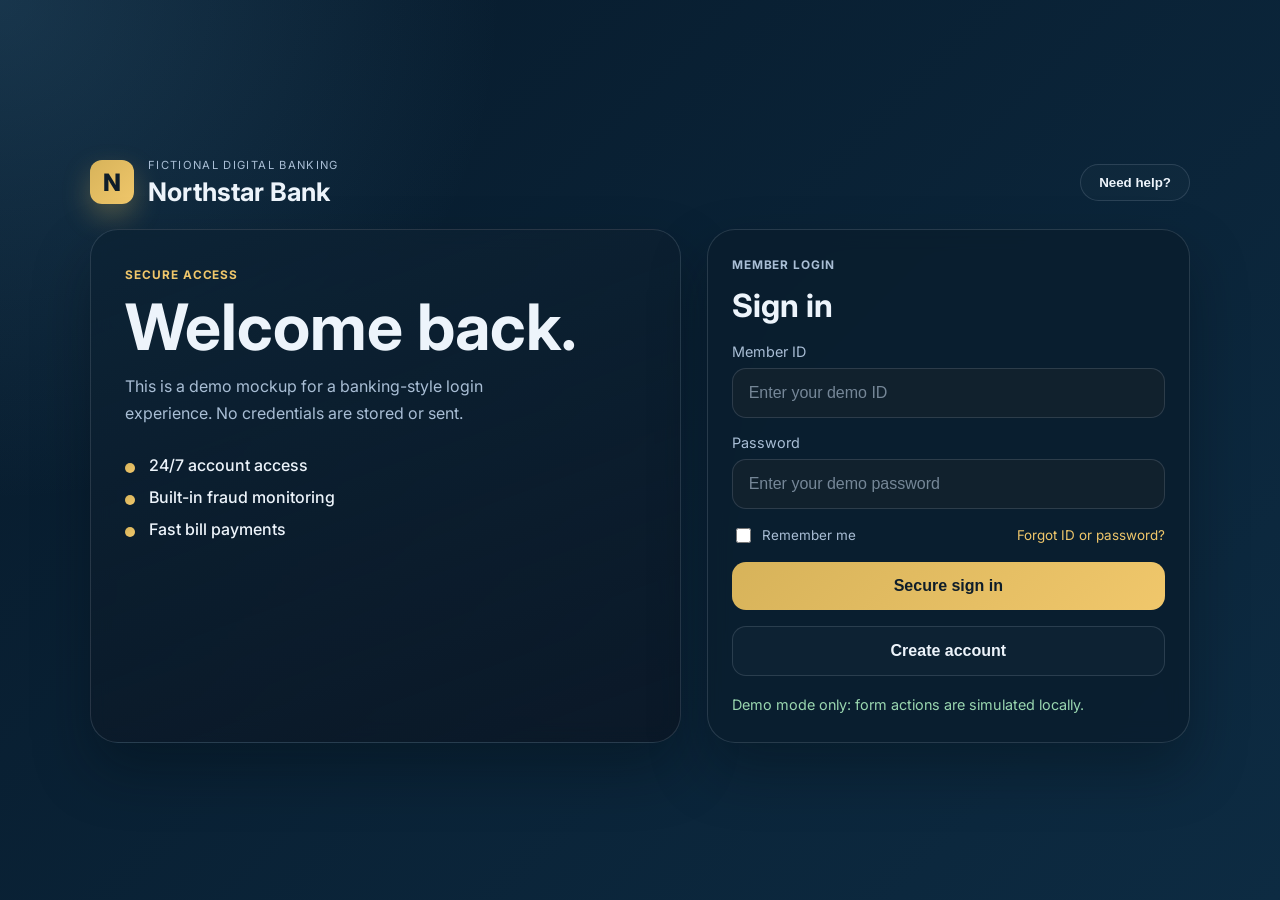
==== index.html @ 4c449d53 "Add a fictional banking-style login demo page with local-only validation and no credential storage o" ====
<!DOCTYPE html>
<html lang="en">
  <head>
    <meta charset="UTF-8" />
    <meta name="viewport" content="width=device-width, initial-scale=1.0" />
    <title>Northstar Bank Demo</title>
    <link rel="preconnect" href="https://fonts.googleapis.com" />
    <link rel="preconnect" href="https://fonts.gstatic.com" crossorigin />
    <link href="https://fonts.googleapis.com/css2?family=Inter:wght@400;500;600;700;800&display=swap" rel="stylesheet" />
    <link rel="stylesheet" href="styles.css" />
  </head>
  <body>
    <div class="page-shell">
      <header class="topbar">
        <div class="brand-wrap">
          <div class="brand-mark">N</div>
          <div>
            <p class="eyebrow">Fictional Digital Banking</p>
            <h1>Northstar Bank</h1>
          </div>
        </div>
        <button class="ghost-button" type="button">Need help?</button>
      </header>

      <main class="card-grid">
        <section class="hero-panel">
          <p class="label">Secure access</p>
          <h2>Welcome back.</h2>
          <p class="hero-copy">
            This is a demo mockup for a banking-style login experience. No credentials are stored or sent.
          </p>

          <ul class="feature-list">
            <li>24/7 account access</li>
            <li>Built-in fraud monitoring</li>
            <li>Fast bill payments</li>
          </ul>
        </section>

        <section class="login-panel" aria-labelledby="login-title">
          <div class="panel-header">
            <p class="label alt">Member login</p>
            <h3 id="login-title">Sign in</h3>
          </div>

          <form id="loginForm" novalidate>
            <label class="field">
              <span>Member ID</span>
              <input id="memberId" name="memberId" type="text" placeholder="Enter your demo ID" autocomplete="off" />
            </label>

            <label class="field">
              <span>Password</span>
              <input id="password" name="password" type="password" placeholder="Enter your demo password" autocomplete="off" />
            </label>

            <div class="helper-row">
              <label class="remember-me">
                <input type="checkbox" />
                <span>Remember me</span>
              </label>
              <a href="#" aria-label="Recover account access">Forgot ID or password?</a>
            </div>

            <button class="primary-button" type="submit">Secure sign in</button>
            <button class="secondary-button" type="button">Create account</button>
          </form>

          <p id="statusMessage" class="status" aria-live="polite">
            Demo mode only: form actions are simulated locally.
          </p>
        </section>
      </main>
    </div>

    <script src="script.js"></script>
  </body>
</html>
---- styles.css ----
:root {
  --bg-deep: #071a2b;
  --bg-mid: #0d2b42;
  --panel: rgba(11, 32, 50, 0.78);
  --panel-soft: rgba(17, 40, 62, 0.96);
  --line: rgba(170, 186, 203, 0.18);
  --text: #edf4fb;
  --muted: #a9bed5;
  --accent: #d7b35a;
  --accent-strong: #f0c76b;
  --success: #9ad7b0;
  --shadow: rgba(4, 11, 19, 0.34);
}

* {
  box-sizing: border-box;
}

html, body {
  margin: 0;
  min-height: 100%;
  font-family: "Inter", sans-serif;
  background:
    radial-gradient(circle at top left, rgba(78, 141, 180, 0.24), transparent 32%),
    linear-gradient(135deg, var(--bg-deep) 0%, var(--bg-mid) 100%);
  color: var(--text);
}

body {
  min-height: 100vh;
  display: flex;
  align-items: center;
  justify-content: center;
  padding: 32px 20px;
}

.page-shell {
  width: min(1100px, 100%);
}

.topbar {
  display: flex;
  align-items: center;
  justify-content: space-between;
  margin-bottom: 22px;
}

.brand-wrap {
  display: flex;
  align-items: center;
  gap: 14px;
}

.brand-mark {
  width: 44px;
  height: 44px;
  display: grid;
  place-items: center;
  border-radius: 12px;
  background: linear-gradient(135deg, var(--accent) 0%, var(--accent-strong) 100%);
  color: #0e1d2a;
  font-weight: 800;
  font-size: 1.5rem;
  box-shadow: 0 12px 28px rgba(215, 179, 90, 0.32);
}

.eyebrow {
  margin: 0;
  font-size: 0.7rem;
  letter-spacing: 0.12em;
  text-transform: uppercase;
  color: var(--muted);
}

h1 {
  margin: 4px 0 0;
  font-size: clamp(1.5rem, 2vw, 2.1rem);
}

.ghost-button {
  border: 1px solid var(--line);
  background: rgba(255, 255, 255, 0.02);
  color: var(--text);
  border-radius: 999px;
  padding: 10px 18px;
  font-weight: 600;
  cursor: pointer;
}

.card-grid {
  display: grid;
  grid-template-columns: 1.1fr 0.9fr;
  gap: 26px;
}

.hero-panel,
.login-panel {
  border: 1px solid var(--line);
  background: rgba(9, 25, 39, 0.72);
  backdrop-filter: blur(10px);
  box-shadow: 0 28px 55px var(--shadow);
}

.hero-panel {
  padding: 38px 34px;
  border-radius: 28px;
  background: linear-gradient(160deg, rgba(12, 35, 53, 0.93), rgba(11, 20, 33, 0.7));
}

.label {
  margin: 0 0 14px;
  letter-spacing: 0.08em;
  text-transform: uppercase;
  font-size: 0.74rem;
  color: var(--accent-strong);
  font-weight: 700;
}

.label.alt {
  color: var(--muted);
}

.hero-panel h2 {
  margin: 0 0 16px;
  font-size: clamp(2.5rem, 5vw, 4rem);
  line-height: 0.96;
}

.hero-copy {
  margin: 0;
  max-width: 42ch;
  color: var(--muted);
  line-height: 1.7;
}

.feature-list {
  list-style: none;
  padding: 0;
  margin: 28px 0 0;
  display: grid;
  gap: 12px;
}

.feature-list li {
  padding-left: 24px;
  position: relative;
  color: var(--text);
  font-weight: 500;
}

.feature-list li::before {
  content: "";
  position: absolute;
  left: 0;
  top: 8px;
  width: 10px;
  height: 10px;
  border-radius: 50%;
  background: linear-gradient(135deg, var(--accent) 0%, var(--accent-strong) 100%);
}

.login-panel {
  border-radius: 28px;
  padding: 28px 24px 24px;
  background: rgba(10, 30, 46, 0.86);
}

.panel-header {
  margin-bottom: 18px;
}

.panel-header h3 {
  margin: 0;
  font-size: 2rem;
}

form {
  display: grid;
  gap: 16px;
}

.field {
  display: grid;
  gap: 8px;
}

.field span {
  font-size: 0.9rem;
  color: var(--muted);
}

input {
  width: 100%;
  border: 1px solid var(--line);
  border-radius: 14px;
  background: rgba(20, 34, 47, 0.8);
  color: var(--text);
  font-size: 1rem;
  padding: 15px 16px;
  outline: none;
  transition: border-color 0.2s ease, box-shadow 0.2s ease;
}

input::placeholder {
  color: rgba(196, 216, 236, 0.56);
}

input:focus {
  border-color: rgba(240, 199, 107, 0.9);
  box-shadow: 0 0 0 4px rgba(240, 199, 107, 0.08);
}

.helper-row {
  display: flex;
  justify-content: space-between;
  align-items: center;
  gap: 12px;
  font-size: 0.84rem;
  color: var(--muted);
}

.remember-me {
  display: inline-flex;
  align-items: center;
  gap: 8px;
}

.remember-me input {
  width: 15px;
  height: 15px;
  accent-color: var(--accent);
}

.helper-row a {
  color: var(--accent-strong);
  text-decoration: none;
}

.primary-button,
.secondary-button {
  width: 100%;
  border: none;
  border-radius: 14px;
  padding: 15px 20px;
  font-weight: 700;
  font-size: 1rem;
  cursor: pointer;
  transition: transform 0.15s ease, opacity 0.15s ease;
}

.primary-button {
  background: linear-gradient(135deg, var(--accent) 0%, var(--accent-strong) 100%);
  color: #0e1d2a;
}

.secondary-button {
  background: rgba(255, 255, 255, 0.02);
  border: 1px solid var(--line);
  color: var(--text);
}

.primary-button:hover,
.secondary-button:hover,
.ghost-button:hover {
  transform: translateY(-1px);
}

.status {
  margin: 18px 0 0;
  min-height: 24px;
  color: var(--success);
  font-size: 0.9rem;
  line-height: 1.5;
}

@media (max-width: 720px) {
  .card-grid {
    grid-template-columns: 1fr;
  }

  .topbar {
    flex-direction: column;
    align-items: flex-start;
    gap: 12px;
  }
}
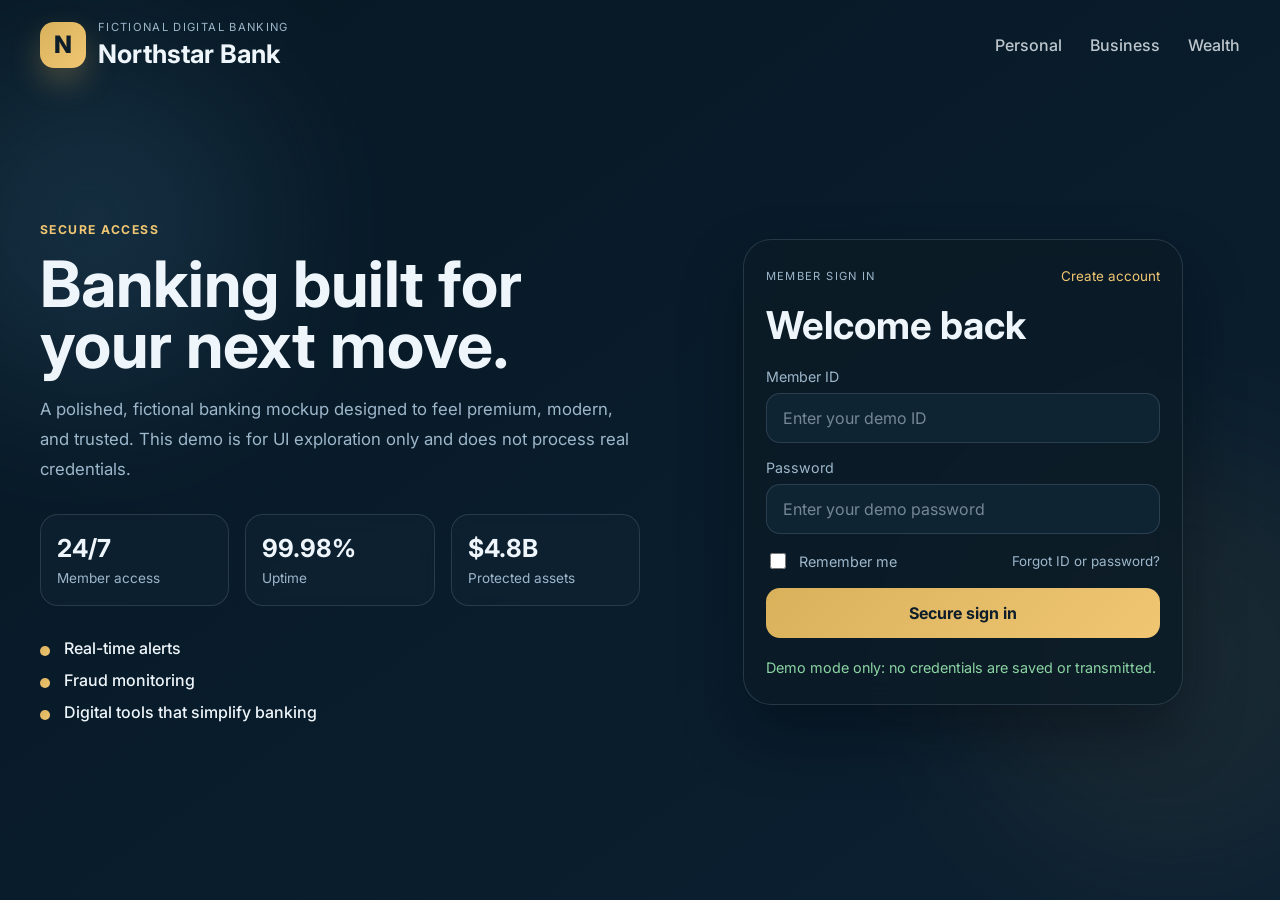
==== commit d1875334: "Upgrade the project into a polished multi-page fictional banking demo with login, signup, and dashbo" ====
--- a/index.html
+++ b/index.html
@@ -3,76 +3,118 @@
   <head>
     <meta charset="UTF-8" />
     <meta name="viewport" content="width=device-width, initial-scale=1.0" />
-    <title>Northstar Bank Demo</title>
+    <title>Northstar Bank | Secure Sign In</title>
+    <meta
+      name="description"
+      content="Northstar Bank demo login experience with a premium digital banking aesthetic."
+    />
     <link rel="preconnect" href="https://fonts.googleapis.com" />
     <link rel="preconnect" href="https://fonts.gstatic.com" crossorigin />
-    <link href="https://fonts.googleapis.com/css2?family=Inter:wght@400;500;600;700;800&display=swap" rel="stylesheet" />
+    <link
+      href="https://fonts.googleapis.com/css2?family=Inter:wght@400;500;600;700;800&display=swap"
+      rel="stylesheet"
+    />
     <link rel="stylesheet" href="styles.css" />
   </head>
-  <body>
-    <div class="page-shell">
-      <header class="topbar">
-        <div class="brand-wrap">
-          <div class="brand-mark">N</div>
-          <div>
-            <p class="eyebrow">Fictional Digital Banking</p>
-            <h1>Northstar Bank</h1>
+  <body class="auth-body">
+    <div class="ambient ambient-one"></div>
+    <div class="ambient ambient-two"></div>
+
+    <header class="top-nav container">
+      <div class="brand-group">
+        <div class="brand-mark">N</div>
+        <div>
+          <p class="mini-label">Fictional digital banking</p>
+          <h1>Northstar Bank</h1>
+        </div>
+      </div>
+      <nav class="nav-links" aria-label="Main navigation">
+        <a href="#">Personal</a>
+        <a href="#">Business</a>
+        <a href="#">Wealth</a>
+      </nav>
+    </header>
+
+    <main class="auth-shell container">
+      <section class="hero-copy">
+        <p class="eyebrow">Secure access</p>
+        <h2>Banking built for your next move.</h2>
+        <p class="lede">
+          A polished, fictional banking mockup designed to feel premium, modern, and trusted.
+          This demo is for UI exploration only and does not process real credentials.
+        </p>
+
+        <div class="hero-metrics" aria-label="Banking features">
+          <div class="metric-box">
+            <strong>24/7</strong>
+            <span>Member access</span>
+          </div>
+          <div class="metric-box">
+            <strong>99.98%</strong>
+            <span>Uptime</span>
+          </div>
+          <div class="metric-box">
+            <strong>$4.8B</strong>
+            <span>Protected assets</span>
           </div>
         </div>
-        <button class="ghost-button" type="button">Need help?</button>
-      </header>
 
-      <main class="card-grid">
-        <section class="hero-panel">
-          <p class="label">Secure access</p>
-          <h2>Welcome back.</h2>
-          <p class="hero-copy">
-            This is a demo mockup for a banking-style login experience. No credentials are stored or sent.
-          </p>
+        <ul class="benefits-list">
+          <li>Real-time alerts</li>
+          <li>Fraud monitoring</li>
+          <li>Digital tools that simplify banking</li>
+        </ul>
+      </section>
 
-          <ul class="feature-list">
-            <li>24/7 account access</li>
-            <li>Built-in fraud monitoring</li>
-            <li>Fast bill payments</li>
-          </ul>
-        </section>
+      <section class="auth-card" aria-labelledby="login-heading">
+        <div class="card-topline">
+          <p class="mini-label alt">Member sign in</p>
+          <a href="signup.html" class="text-link">Create account</a>
+        </div>
 
-        <section class="login-panel" aria-labelledby="login-title">
-          <div class="panel-header">
-            <p class="label alt">Member login</p>
-            <h3 id="login-title">Sign in</h3>
+        <h3 id="login-heading">Welcome back</h3>
+
+        <form id="loginForm" novalidate>
+          <label class="field">
+            <span>Member ID</span>
+            <input
+              id="memberId"
+              name="memberId"
+              type="text"
+              placeholder="Enter your demo ID"
+              autocomplete="off"
+            />
+          </label>
+
+          <label class="field">
+            <span>Password</span>
+            <input
+              id="password"
+              name="password"
+              type="password"
+              placeholder="Enter your demo password"
+              autocomplete="off"
+            />
+          </label>
+
+          <div class="form-row">
+            <label class="remember-me">
+              <input type="checkbox" />
+              <span>Remember me</span>
+            </label>
+            <a href="#" class="text-link muted">Forgot ID or password?</a>
           </div>
 
-          <form id="loginForm" novalidate>
-            <label class="field">
-              <span>Member ID</span>
-              <input id="memberId" name="memberId" type="text" placeholder="Enter your demo ID" autocomplete="off" />
-            </label>
+          <button type="submit" class="primary-btn">Secure sign in</button>
+        </form>
 
-            <label class="field">
-              <span>Password</span>
-              <input id="password" name="password" type="password" placeholder="Enter your demo password" autocomplete="off" />
-            </label>
-
-            <div class="helper-row">
-              <label class="remember-me">
-                <input type="checkbox" />
-                <span>Remember me</span>
-              </label>
-              <a href="#" aria-label="Recover account access">Forgot ID or password?</a>
-            </div>
-
-            <button class="primary-button" type="submit">Secure sign in</button>
-            <button class="secondary-button" type="button">Create account</button>
-          </form>
-
-          <p id="statusMessage" class="status" aria-live="polite">
-            Demo mode only: form actions are simulated locally.
-          </p>
-        </section>
-      </main>
-    </div>
+        <p id="statusMessage" class="status-message" aria-live="polite">
+          Demo mode only: no credentials are saved or transmitted.
+        </p>
+      </section>
+    </main>
 
     <script src="script.js"></script>
   </body>
 </html>
+
--- a/styles.css
+++ b/styles.css
@@ -1,177 +1,293 @@
 :root {
-  --bg-deep: #071a2b;
-  --bg-mid: #0d2b42;
-  --panel: rgba(11, 32, 50, 0.78);
-  --panel-soft: rgba(17, 40, 62, 0.96);
-  --line: rgba(170, 186, 203, 0.18);
-  --text: #edf4fb;
-  --muted: #a9bed5;
-  --accent: #d7b35a;
-  --accent-strong: #f0c76b;
-  --success: #9ad7b0;
-  --shadow: rgba(4, 11, 19, 0.34);
+  --bg-deep: #071824;
+  --bg-mid: #0b2032;
+  --bg-soft: #112b3d;
+  --panel: rgba(10, 25, 38, 0.8);
+  --panel-strong: rgba(15, 36, 52, 0.96);
+  --panel-alt: rgba(18, 40, 58, 0.94);
+  --line: rgba(165, 186, 206, 0.18);
+  --text: #eff6fb;
+  --muted: #9db7cb;
+  --accent: #d9b15b;
+  --accent-strong: #f0c673;
+  --success: #8bd4a3;
+  --warning: #f5d297;
+  --shadow: rgba(2, 8, 14, 0.42);
 }
 
 * {
   box-sizing: border-box;
 }
 
-html, body {
+html {
+  scroll-behavior: smooth;
+}
+
+body {
   margin: 0;
-  min-height: 100%;
+  min-height: 100vh;
   font-family: "Inter", sans-serif;
-  background:
-    radial-gradient(circle at top left, rgba(78, 141, 180, 0.24), transparent 32%),
-    linear-gradient(135deg, var(--bg-deep) 0%, var(--bg-mid) 100%);
   color: var(--text);
-}
-
-body {
-  min-height: 100vh;
-  display: flex;
-  align-items: center;
-  justify-content: center;
-  padding: 32px 20px;
-}
-
-.page-shell {
-  width: min(1100px, 100%);
-}
-
-.topbar {
-  display: flex;
-  align-items: center;
-  justify-content: space-between;
-  margin-bottom: 22px;
-}
-
-.brand-wrap {
-  display: flex;
-  align-items: center;
-  gap: 14px;
+  background: linear-gradient(145deg, var(--bg-deep), var(--bg-mid));
+}
+
+img {
+  max-width: 100%;
+  display: block;
+}
+
+a {
+  color: inherit;
+  text-decoration: none;
+}
+
+button,
+input,
+select {
+  font: inherit;
+}
+
+.container {
+  width: min(1200px, calc(100% - 32px));
+  margin: 0 auto;
+}
+
+.auth-body,
+.dashboard-body {
+  position: relative;
+  overflow: hidden;
+}
+
+.ambient {
+  position: absolute;
+  border-radius: 999px;
+  filter: blur(80px);
+  opacity: 0.5;
+  pointer-events: none;
+}
+
+.ambient-one {
+  width: 340px;
+  height: 340px;
+  left: -80px;
+  top: 50px;
+  background: rgba(68, 118, 154, 0.45);
+}
+
+.ambient-two {
+  width: 420px;
+  height: 420px;
+  right: -100px;
+  bottom: 30px;
+  background: rgba(217, 177, 91, 0.14);
+}
+
+.top-nav {
+  position: relative;
+  z-index: 1;
+  display: flex;
+  justify-content: space-between;
+  align-items: center;
+  gap: 20px;
+  padding: 20px 0 8px;
+}
+
+.brand-group {
+  display: flex;
+  align-items: center;
+  gap: 12px;
 }
 
 .brand-mark {
-  width: 44px;
-  height: 44px;
+  width: 46px;
+  height: 46px;
+  border-radius: 14px;
   display: grid;
   place-items: center;
-  border-radius: 12px;
-  background: linear-gradient(135deg, var(--accent) 0%, var(--accent-strong) 100%);
-  color: #0e1d2a;
+  background: linear-gradient(135deg, var(--accent), var(--accent-strong));
+  color: #0d1d2a;
   font-weight: 800;
   font-size: 1.5rem;
-  box-shadow: 0 12px 28px rgba(215, 179, 90, 0.32);
-}
-
-.eyebrow {
+  box-shadow: 0 14px 30px rgba(217, 177, 91, 0.28);
+}
+
+.brand-mark.small {
+  width: 36px;
+  height: 36px;
+  font-size: 1.2rem;
+}
+
+h1, h2, h3, h4, p {
   margin: 0;
+}
+
+.mini-label {
   font-size: 0.7rem;
   letter-spacing: 0.12em;
   text-transform: uppercase;
   color: var(--muted);
 }
 
+.mini-label.alt {
+  color: var(--muted);
+}
+
 h1 {
-  margin: 4px 0 0;
-  font-size: clamp(1.5rem, 2vw, 2.1rem);
-}
-
-.ghost-button {
-  border: 1px solid var(--line);
-  background: rgba(255, 255, 255, 0.02);
-  color: var(--text);
-  border-radius: 999px;
-  padding: 10px 18px;
-  font-weight: 600;
-  cursor: pointer;
-}
-
-.card-grid {
-  display: grid;
-  grid-template-columns: 1.1fr 0.9fr;
-  gap: 26px;
-}
-
-.hero-panel,
-.login-panel {
-  border: 1px solid var(--line);
-  background: rgba(9, 25, 39, 0.72);
-  backdrop-filter: blur(10px);
-  box-shadow: 0 28px 55px var(--shadow);
-}
-
-.hero-panel {
-  padding: 38px 34px;
-  border-radius: 28px;
-  background: linear-gradient(160deg, rgba(12, 35, 53, 0.93), rgba(11, 20, 33, 0.7));
-}
-
-.label {
-  margin: 0 0 14px;
-  letter-spacing: 0.08em;
+  margin-top: 4px;
+  font-size: clamp(1.4rem, 2vw, 2rem);
+}
+
+.nav-links {
+  display: flex;
+  align-items: center;
+  gap: 28px;
+  color: rgba(239, 246, 251, 0.78);
+  font-weight: 500;
+}
+
+.nav-links a,
+.text-link {
+  transition: opacity 0.2s ease, color 0.2s ease;
+}
+
+.nav-links a:hover,
+.text-link:hover {
+  opacity: 0.9;
+  color: var(--accent-strong);
+}
+
+.auth-shell {
+  position: relative;
+  z-index: 1;
+  min-height: calc(100vh - 90px);
+  display: grid;
+  grid-template-columns: 1.15fr 0.85fr;
+  align-items: center;
+  gap: 30px;
+  padding: 30px 0 50px;
+}
+
+.signup-shell {
+  grid-template-columns: 1fr;
+  align-items: center;
+  justify-items: center;
+}
+
+.hero-copy {
+  padding: 20px 10px 20px 0;
+}
+
+.eyebrow {
+  font-size: 0.76rem;
   text-transform: uppercase;
-  font-size: 0.74rem;
+  letter-spacing: 0.12em;
   color: var(--accent-strong);
   font-weight: 700;
 }
 
-.label.alt {
-  color: var(--muted);
-}
-
-.hero-panel h2 {
-  margin: 0 0 16px;
-  font-size: clamp(2.5rem, 5vw, 4rem);
+.hero-copy h2 {
+  margin-top: 16px;
+  font-size: clamp(2.8rem, 5vw, 5rem);
   line-height: 0.96;
-}
-
-.hero-copy {
-  margin: 0;
-  max-width: 42ch;
-  color: var(--muted);
-  line-height: 1.7;
-}
-
-.feature-list {
+  max-width: 550px;
+}
+
+.lede {
+  margin-top: 18px;
+  max-width: 590px;
+  color: var(--muted);
+  font-size: 1.05rem;
+  line-height: 1.8;
+}
+
+.hero-metrics {
+  display: grid;
+  grid-template-columns: repeat(3, minmax(120px, 1fr));
+  gap: 16px;
+  margin-top: 30px;
+  max-width: 600px;
+}
+
+.metric-box {
+  padding: 18px 16px;
+  border: 1px solid var(--line);
+  border-radius: 18px;
+  background: rgba(15, 36, 52, 0.6);
+  backdrop-filter: blur(8px);
+}
+
+.metric-box strong {
+  display: block;
+  font-size: 1.55rem;
+  margin-bottom: 4px;
+}
+
+.metric-box span {
+  color: var(--muted);
+  font-size: 0.85rem;
+}
+
+.benefits-list {
+  display: grid;
+  gap: 12px;
   list-style: none;
   padding: 0;
-  margin: 28px 0 0;
-  display: grid;
-  gap: 12px;
-}
-
-.feature-list li {
+  margin: 32px 0 0;
+}
+
+.benefits-list li {
+  position: relative;
   padding-left: 24px;
-  position: relative;
   color: var(--text);
   font-weight: 500;
 }
 
-.feature-list li::before {
+.benefits-list li::before {
   content: "";
   position: absolute;
+  width: 10px;
+  height: 10px;
   left: 0;
   top: 8px;
-  width: 10px;
-  height: 10px;
   border-radius: 50%;
-  background: linear-gradient(135deg, var(--accent) 0%, var(--accent-strong) 100%);
-}
-
-.login-panel {
+  background: linear-gradient(135deg, var(--accent), var(--accent-strong));
+}
+
+.auth-card {
+  width: min(100%, 440px);
+  padding: 28px 22px 24px;
+  border: 1px solid var(--line);
   border-radius: 28px;
-  padding: 28px 24px 24px;
-  background: rgba(10, 30, 46, 0.86);
-}
-
-.panel-header {
+  background: rgba(11, 27, 39, 0.82);
+  backdrop-filter: blur(14px);
+  box-shadow: 0 30px 60px var(--shadow);
+}
+
+.wide-card {
+  width: min(100%, 760px);
+}
+
+.card-topline {
+  display: flex;
+  justify-content: space-between;
+  align-items: center;
+  gap: 12px;
   margin-bottom: 18px;
 }
 
-.panel-header h3 {
-  margin: 0;
-  font-size: 2rem;
+.text-link {
+  font-size: 0.84rem;
+  color: var(--accent-strong);
+  text-decoration: none;
+}
+
+.text-link.muted {
+  color: var(--muted);
+}
+
+.auth-card h3 {
+  margin: 0 0 20px;
+  font-size: clamp(2rem, 3vw, 2.5rem);
 }
 
 form {
@@ -185,102 +301,378 @@
 }
 
 .field span {
-  font-size: 0.9rem;
-  color: var(--muted);
-}
-
-input {
+  color: var(--muted);
+  font-size: 0.89rem;
+}
+
+input,
+select {
   width: 100%;
   border: 1px solid var(--line);
   border-radius: 14px;
-  background: rgba(20, 34, 47, 0.8);
+  background: rgba(18, 39, 55, 0.8);
   color: var(--text);
-  font-size: 1rem;
-  padding: 15px 16px;
+  padding: 14px 16px;
   outline: none;
   transition: border-color 0.2s ease, box-shadow 0.2s ease;
 }
 
 input::placeholder {
-  color: rgba(196, 216, 236, 0.56);
-}
-
-input:focus {
-  border-color: rgba(240, 199, 107, 0.9);
-  box-shadow: 0 0 0 4px rgba(240, 199, 107, 0.08);
-}
-
-.helper-row {
-  display: flex;
-  justify-content: space-between;
-  align-items: center;
-  gap: 12px;
-  font-size: 0.84rem;
-  color: var(--muted);
-}
-
-.remember-me {
+  color: rgba(204, 220, 233, 0.54);
+}
+
+input:focus,
+select:focus {
+  border-color: rgba(240, 198, 115, 0.88);
+  box-shadow: 0 0 0 4px rgba(240, 198, 115, 0.08);
+}
+
+select {
+  appearance: none;
+  background-image: linear-gradient(45deg, transparent 50%, rgba(239, 246, 251, 0.8) 50%),
+    linear-gradient(135deg, rgba(239, 246, 251, 0.8) 50%, transparent 50%);
+  background-position: calc(100% - 18px) calc(50% - 4px), calc(100% - 12px) calc(50% - 4px);
+  background-size: 6px 6px, 6px 6px;
+  background-repeat: no-repeat;
+}
+
+.form-row {
+  display: flex;
+  justify-content: space-between;
+  align-items: center;
+  gap: 14px;
+  font-size: 0.9rem;
+  color: var(--muted);
+}
+
+.remember-me,
+.checkbox-inline {
   display: inline-flex;
   align-items: center;
-  gap: 8px;
-}
-
-.remember-me input {
-  width: 15px;
-  height: 15px;
+  gap: 10px;
+}
+
+.remember-me input,
+.checkbox-inline input {
+  width: 16px;
+  height: 16px;
   accent-color: var(--accent);
 }
 
-.helper-row a {
-  color: var(--accent-strong);
-  text-decoration: none;
-}
-
-.primary-button,
-.secondary-button {
-  width: 100%;
+.primary-btn,
+.ghost-btn {
   border: none;
   border-radius: 14px;
-  padding: 15px 20px;
+  padding: 15px 18px;
   font-weight: 700;
-  font-size: 1rem;
   cursor: pointer;
   transition: transform 0.15s ease, opacity 0.15s ease;
 }
 
-.primary-button {
+.primary-btn {
   background: linear-gradient(135deg, var(--accent) 0%, var(--accent-strong) 100%);
-  color: #0e1d2a;
-}
-
-.secondary-button {
+  color: #0d1d2a;
+}
+
+.primary-btn.small {
+  padding: 10px 16px;
+}
+
+.ghost-btn {
   background: rgba(255, 255, 255, 0.02);
   border: 1px solid var(--line);
   color: var(--text);
 }
 
-.primary-button:hover,
-.secondary-button:hover,
-.ghost-button:hover {
+.primary-btn:hover,
+.ghost-btn:hover {
   transform: translateY(-1px);
 }
 
-.status {
-  margin: 18px 0 0;
+.status-message {
+  margin-top: 18px;
   min-height: 24px;
   color: var(--success);
+  line-height: 1.6;
   font-size: 0.9rem;
-  line-height: 1.5;
+}
+
+.field-row {
+  display: grid;
+  gap: 16px;
+}
+
+.two-up {
+  grid-template-columns: repeat(2, minmax(0, 1fr));
+}
+
+.checkbox-inline {
+  align-items: flex-start;
+  color: var(--muted);
+  line-height: 1.6;
+}
+
+.signup-form {
+  margin-top: 8px;
+}
+
+.dashboard-shell {
+  display: grid;
+  grid-template-columns: 250px minmax(0, 1fr);
+  gap: 24px;
+  min-height: 100vh;
+  padding: 28px 0;
+}
+
+.sidebar {
+  background: rgba(9, 22, 31, 0.78);
+  border: 1px solid var(--line);
+  border-radius: 26px;
+  padding: 22px 18px;
+  display: flex;
+  flex-direction: column;
+  justify-content: space-between;
+}
+
+.sidebar-brand {
+  display: flex;
+  align-items: center;
+  gap: 12px;
+}
+
+.side-nav {
+  display: grid;
+  gap: 8px;
+  margin-top: 28px;
+}
+
+.side-nav a {
+  padding: 12px 12px;
+  border-radius: 12px;
+  color: var(--muted);
+  font-weight: 600;
+  transition: background 0.2s ease, color 0.2s ease;
+}
+
+.side-nav a.active,
+.side-nav a:hover {
+  background: rgba(240, 198, 115, 0.08);
+  color: var(--text);
+}
+
+.dashboard-main {
+  display: grid;
+  gap: 22px;
+}
+
+.dashboard-header {
+  display: flex;
+  justify-content: space-between;
+  align-items: center;
+  gap: 16px;
+  padding: 24px 26px 0;
+}
+
+.dashboard-header h2 {
+  margin-top: 6px;
+  font-size: clamp(2rem, 3vw, 2.7rem);
+}
+
+.header-actions {
+  display: flex;
+  align-items: center;
+  gap: 12px;
+}
+
+.account-summary {
+  display: grid;
+  grid-template-columns: minmax(0, 1.6fr) repeat(2, minmax(150px, 1fr));
+  gap: 18px;
+  padding: 0 0 0 4px;
+}
+
+.summary-card,
+.panel {
+  background: rgba(16, 37, 52, 0.8);
+  border: 1px solid var(--line);
+  border-radius: 22px;
+  box-shadow: 0 18px 40px rgba(2, 7, 12, 0.18);
+}
+
+.summary-card {
+  padding: 22px 20px;
+}
+
+.hero-card {
+  display: flex;
+  justify-content: space-between;
+  align-items: center;
+  gap: 16px;
+}
+
+.hero-card h3 {
+  margin-top: 8px;
+  font-size: clamp(2rem, 3vw, 2.7rem);
+}
+
+.chip {
+  display: inline-flex;
+  align-items: center;
+  justify-content: center;
+  min-width: 88px;
+  padding: 9px 12px;
+  border-radius: 999px;
+  background: rgba(240, 198, 115, 0.12);
+  color: var(--accent-strong);
+  font-size: 0.8rem;
+  font-weight: 700;
+}
+
+.mini-card {
+  display: grid;
+  gap: 8px;
+}
+
+.mini-card strong {
+  font-size: 1.8rem;
+}
+
+.mini-card span {
+  color: var(--success);
+  font-size: 0.82rem;
+}
+
+.content-grid {
+  display: grid;
+  grid-template-columns: minmax(0, 1.3fr) minmax(0, 0.7fr);
+  gap: 22px;
+  padding: 0 4px 0 0;
+}
+
+.panel {
+  padding: 22px 20px;
+}
+
+.panel-header {
+  display: flex;
+  justify-content: space-between;
+  align-items: center;
+  gap: 12px;
+  margin-bottom: 20px;
+}
+
+.panel-header h4 {
+  font-size: 1.2rem;
+}
+
+.chart-bars {
+  height: 200px;
+  display: flex;
+  align-items: end;
+  gap: 12px;
+  padding: 16px 10px 6px;
+}
+
+.chart-bars span {
+  flex: 1;
+  border-radius: 10px 10px 0 0;
+  background: linear-gradient(180deg, rgba(217, 177, 91, 0.92), rgba(217, 177, 91, 0.28));
+}
+
+.chart-labels {
+  display: grid;
+  grid-template-columns: repeat(7, minmax(0, 1fr));
+  color: var(--muted);
+  font-size: 0.8rem;
+  margin-top: 8px;
+  text-align: center;
+}
+
+.activity-list {
+  list-style: none;
+  padding: 0;
+  margin: 0;
+  display: grid;
+  gap: 14px;
+}
+
+.activity-list li {
+  display: flex;
+  justify-content: space-between;
+  gap: 12px;
+  align-items: center;
+  padding-bottom: 12px;
+  border-bottom: 1px solid var(--line);
+}
+
+.activity-list li:last-child {
+  border-bottom: none;
+  padding-bottom: 0;
+}
+
+.activity-list strong {
+  display: block;
+  margin-bottom: 4px;
+}
+
+.activity-list span {
+  color: var(--muted);
+  font-size: 0.8rem;
+}
+
+.activity-list em {
+  font-style: normal;
+  color: var(--text);
+  font-weight: 700;
+}
+
+@media (max-width: 980px) {
+  .auth-shell {
+    grid-template-columns: 1fr;
+    padding-top: 8px;
+  }
+
+  .hero-copy {
+    padding-right: 0;
+  }
+
+  .dashboard-shell {
+    grid-template-columns: 1fr;
+  }
+
+  .sidebar {
+    padding-bottom: 16px;
+  }
 }
 
 @media (max-width: 720px) {
-  .card-grid {
-    grid-template-columns: 1fr;
-  }
-
-  .topbar {
+  .top-nav {
     flex-direction: column;
     align-items: flex-start;
-    gap: 12px;
-  }
-}
+  }
+
+  .nav-links {
+    gap: 14px;
+    flex-wrap: wrap;
+  }
+
+  .hero-metrics,
+  .two-up,
+  .account-summary,
+  .content-grid {
+    grid-template-columns: 1fr;
+  }
+
+  .dashboard-header,
+  .header-actions,
+  .card-topline,
+  .form-row {
+    flex-direction: column;
+    align-items: flex-start;
+  }
+
+  .auth-card,
+  .wide-card {
+    width: 100%;
+  }
+}
